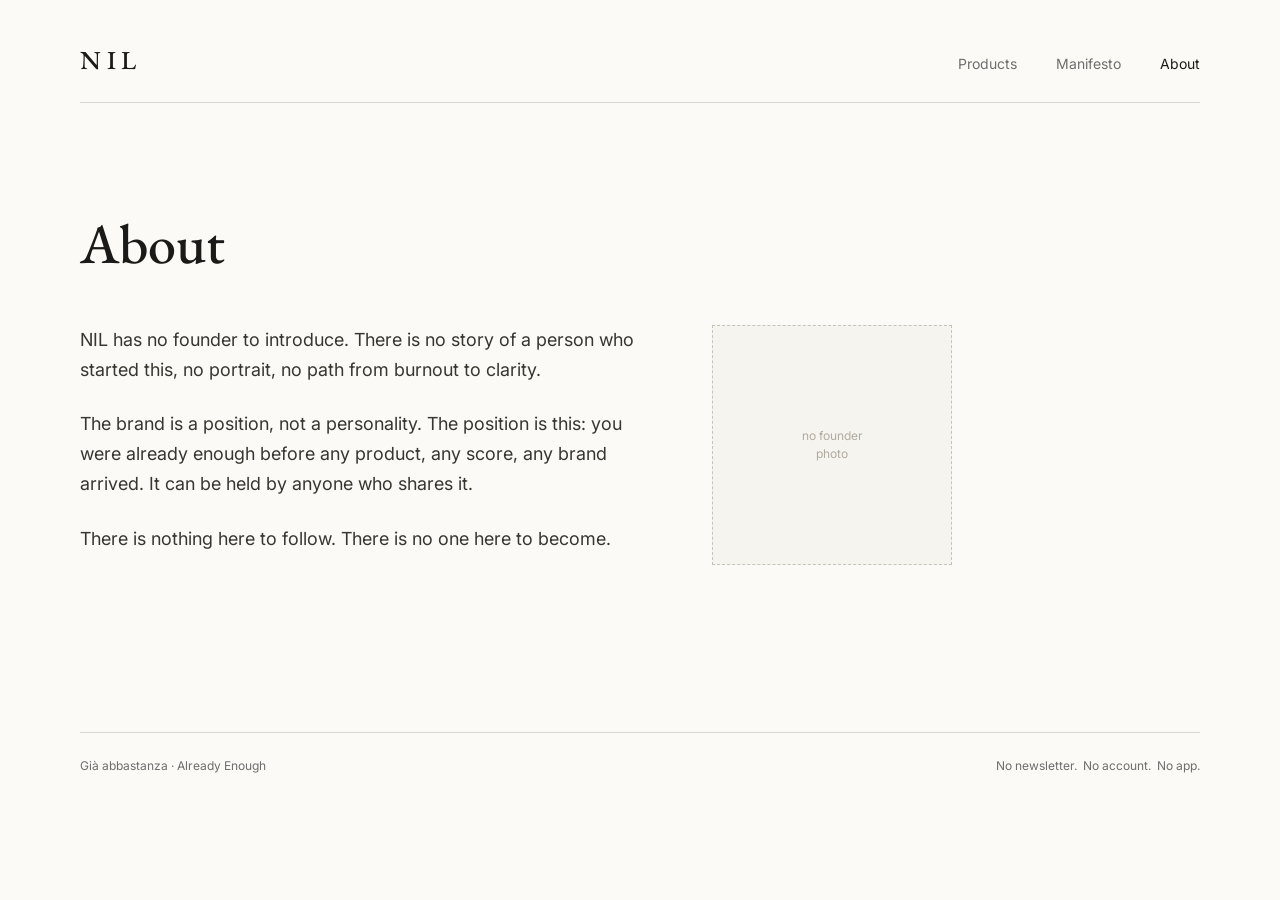
==== about.html @ f163f775 "NIL — Already Enough static site Four pages (home, products, manifesto, about) in the NIL brand syst" ====
<!DOCTYPE html>
<html lang="en">
<head>
<meta charset="UTF-8">
<meta name="viewport" content="width=device-width, initial-scale=1.0">
<title>About — NIL</title>
<meta name="description" content="NIL has no founder to introduce. The brand is a position, not a personality.">
<link rel="preconnect" href="https://fonts.googleapis.com">
<link rel="preconnect" href="https://fonts.gstatic.com" crossorigin>
<link href="https://fonts.googleapis.com/css2?family=EB+Garamond:ital,wght@0,400;0,500;1,400&family=Inter:wght@400;500;600&display=swap" rel="stylesheet">
<link rel="stylesheet" href="styles.css">
</head>
<body>
<div class="wrap">

  <nav class="site">
    <a class="wordmark" href="index.html">NIL</a>
    <div class="links">
      <a href="products.html">Products</a>
      <a href="manifesto.html">Manifesto</a>
      <a href="about.html" aria-current="page">About</a>
    </div>
  </nav>

  <h2 class="page-title">About</h2>

  <div class="about-row">
    <div class="body">
      <p>NIL has no founder to introduce. There is no story of a person who started this, no portrait, no path from burnout to clarity.</p>
      <p>The brand is a position, not a personality. The position is this: you were already enough before any product, any score, any brand arrived. It can be held by anyone who shares it.</p>
      <p>There is nothing here to follow. There is no one here to become.</p>
    </div>
    <div class="nofounder">no founder<br>photo</div>
  </div>

  <footer class="site">
    <span>Già abbastanza · Already Enough</span>
    <span>No newsletter.&nbsp;&nbsp;No account.&nbsp;&nbsp;No app.</span>
  </footer>

</div>
</body>
</html>
---- styles.css ----
/* NIL — Already Enough
   Static site. EB Garamond (display) + Inter (body).
   Warm-neutral palette, no accent. */

:root {
  --bg: #FBFAF7;
  --ink: #1A1A18;
  --dim: #6E6E6E;
  --rule: #D5D5D2;
  --parch: #F5F0E5;
  --stone: #CFC4B0;
  --vessel: #FFFFFD;
  --maxw: 1200px;
  --pad: 40px;
}

* { box-sizing: border-box; margin: 0; padding: 0; }

html { -webkit-text-size-adjust: 100%; }

body {
  background: var(--bg);
  color: var(--ink);
  font-family: "Inter", system-ui, -apple-system, sans-serif;
  font-size: 17px;
  line-height: 1.55;
  -webkit-font-smoothing: antialiased;
  text-rendering: optimizeLegibility;
}

.wrap {
  max-width: var(--maxw);
  margin: 0 auto;
  padding: 0 var(--pad);
}

/* ---- nav ---- */
nav.site {
  display: flex;
  align-items: baseline;
  justify-content: space-between;
  padding: 40px 0 22px;
  border-bottom: 1px solid var(--rule);
}

.wordmark {
  font-family: "EB Garamond", Georgia, serif;
  font-weight: 500;
  font-size: 26px;
  letter-spacing: 0.22em;
  color: var(--ink);
  text-decoration: none;
}

nav.site .links a {
  font-family: "Inter", sans-serif;
  font-size: 14px;
  color: var(--dim);
  text-decoration: none;
  margin-left: 34px;
  transition: color .15s ease;
}
nav.site .links a:hover,
nav.site .links a[aria-current="page"] { color: var(--ink); }

/* ---- hero / headings ---- */
h1.hero {
  font-family: "EB Garamond", Georgia, serif;
  font-weight: 500;
  font-size: clamp(44px, 6.4vw, 80px);
  line-height: 1.12;
  letter-spacing: -0.005em;
  margin: clamp(80px, 14vw, 200px) 0 0;
  max-width: 16ch;
}

p.lede {
  font-size: 18px;
  color: var(--dim);
  margin-top: 30px;
  max-width: 46ch;
}

h2.page-title {
  font-family: "EB Garamond", Georgia, serif;
  font-weight: 500;
  font-size: clamp(40px, 5vw, 56px);
  line-height: 1.1;
  margin: clamp(60px, 9vw, 110px) 0 0;
}

/* ---- home index ---- */
.index {
  display: grid;
  grid-template-columns: repeat(3, 1fr);
  gap: 40px;
  margin: 64px 0 0;
  padding-top: 50px;
  border-top: 1px solid var(--rule);
}
.index h3 {
  font-family: "EB Garamond", Georgia, serif;
  font-weight: 500;
  font-size: 32px;
  margin-bottom: 14px;
}
.index a { color: var(--ink); text-decoration: none; }
.index a:hover h3 { text-decoration: underline; text-underline-offset: 4px; }
.index p { font-size: 14px; color: var(--dim); }

/* ---- products ---- */
.grid {
  display: grid;
  grid-template-columns: repeat(3, 1fr);
  gap: 40px;
  margin: 56px 0 0;
}
.card {
  background: var(--parch);
  padding: 40px;
  display: flex;
  flex-direction: column;
  align-items: center;
}
.vessel {
  width: 110px; height: 180px;
  background: var(--vessel);
  border: 1px solid #DCD8CF;
  display: flex; align-items: center; justify-content: center;
  margin: 12px 0 28px;
}
.vessel span {
  font-family: "EB Garamond", Georgia, serif;
  font-weight: 500; font-size: 20px; letter-spacing: 0.24em;
}
.card .name {
  font-family: "EB Garamond", Georgia, serif;
  font-weight: 500; font-size: 24px; align-self: flex-start;
}
.card .meta { font-size: 12px; color: var(--dim); align-self: flex-start; margin-top: 8px; }
.price { font-size: 13px; font-weight: 500; letter-spacing: 0.04em; margin: 14px 0 0 2px; }

/* ---- manifesto ---- */
.manifesto {
  margin: clamp(90px, 14vw, 200px) 0 0;
}
.manifesto p {
  font-family: "EB Garamond", Georgia, serif;
  font-weight: 500;
  font-size: clamp(30px, 4vw, 52px);
  line-height: 1.26;
  max-width: 22ch;
}
.manifesto .note { font-family: "Inter", sans-serif; font-weight: 400; font-size: 15px; color: var(--dim); margin-top: 40px; }

/* ---- about ---- */
.about-row { display: flex; gap: 60px; margin-top: 50px; align-items: flex-start; }
.about-row .body { max-width: 52ch; }
.about-row .body p { color: #38362F; font-size: 18px; line-height: 1.65; margin-bottom: 1.4em; }
.nofounder {
  flex: 0 0 240px; width: 240px; height: 240px;
  border: 1px dashed #C8C3B8; background: #F6F4EF;
  display: flex; align-items: center; justify-content: center;
  text-align: center; font-size: 12px; color: #B0ABA0; line-height: 1.5;
}

/* ---- footer ---- */
footer.site {
  display: flex;
  justify-content: space-between;
  align-items: baseline;
  border-top: 1px solid var(--rule);
  margin-top: clamp(80px, 12vw, 160px);
  padding: 24px 0 60px;
  font-size: 12px;
  color: var(--dim);
}

/* ---- responsive ---- */
@media (max-width: 820px) {
  .index { grid-template-columns: 1fr; gap: 32px; }
  .grid { grid-template-columns: 1fr 1fr; }
  .about-row { flex-direction: column-reverse; gap: 36px; }
  nav.site { flex-direction: column; gap: 14px; align-items: flex-start; }
  nav.site .links a { margin: 0 28px 0 0; }
}
@media (max-width: 520px) {
  :root { --pad: 24px; }
  .grid { grid-template-columns: 1fr; }
  footer.site { flex-direction: column; gap: 8px; }
}
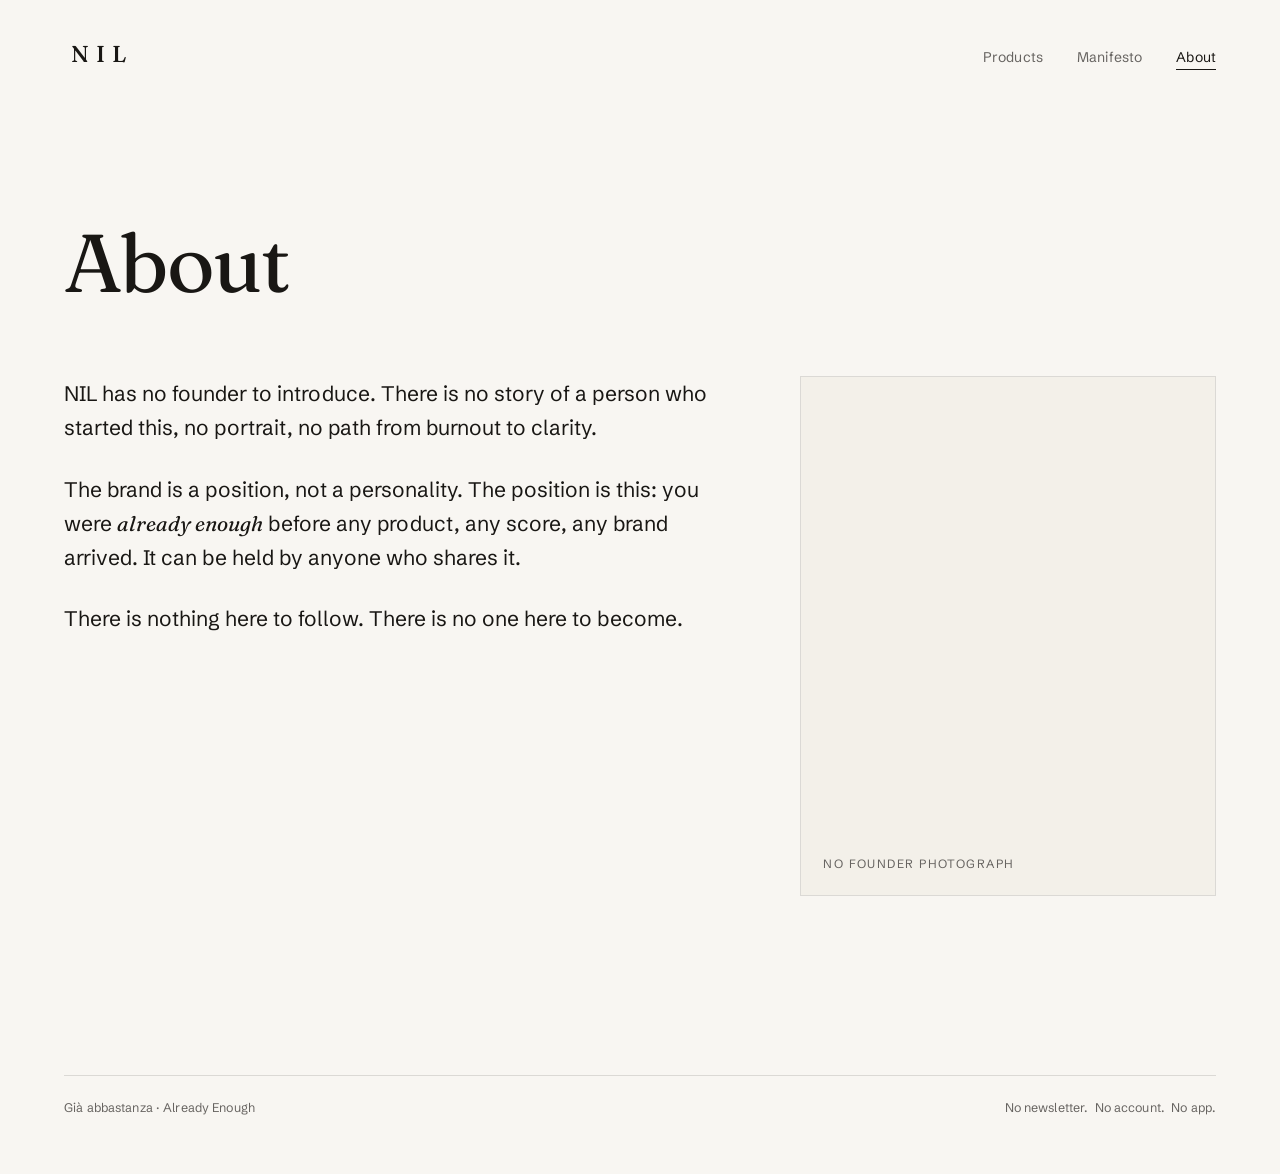
==== commit 385a40f3: "Redesign v2: self-hosted Fraunces + Schibsted Grotesk, editorial layout - Replace Google Fonts EB Ga" ====
--- a/about.html
+++ b/about.html
@@ -5,13 +5,14 @@
 <meta name="viewport" content="width=device-width, initial-scale=1.0">
 <title>About — NIL</title>
 <meta name="description" content="NIL has no founder to introduce. The brand is a position, not a personality.">
-<link rel="preconnect" href="https://fonts.googleapis.com">
-<link rel="preconnect" href="https://fonts.gstatic.com" crossorigin>
-<link href="https://fonts.googleapis.com/css2?family=EB+Garamond:ital,wght@0,400;0,500;1,400&family=Inter:wght@400;500;600&display=swap" rel="stylesheet">
+<script>document.documentElement.classList.add('js')</script>
+<link rel="preload" href="fonts/fraunces.woff2" as="font" type="font/woff2" crossorigin>
+<link rel="preload" href="fonts/schibsted-grotesk.woff2" as="font" type="font/woff2" crossorigin>
 <link rel="stylesheet" href="styles.css">
+<script defer src="reveal.js"></script>
 </head>
 <body>
-<div class="wrap">
+<div class="shell">
 
   <nav class="site">
     <a class="wordmark" href="index.html">NIL</a>
@@ -22,15 +23,15 @@
     </div>
   </nav>
 
-  <h2 class="page-title">About</h2>
+  <h2 class="page-title" data-reveal>About</h2>
 
-  <div class="about-row">
+  <div class="about">
     <div class="body">
-      <p>NIL has no founder to introduce. There is no story of a person who started this, no portrait, no path from burnout to clarity.</p>
-      <p>The brand is a position, not a personality. The position is this: you were already enough before any product, any score, any brand arrived. It can be held by anyone who shares it.</p>
-      <p>There is nothing here to follow. There is no one here to become.</p>
+      <p data-reveal>NIL has no founder to introduce. There is no story of a person who started this, no portrait, no path from burnout to clarity.</p>
+      <p data-reveal>The brand is a position, not a personality. The position is this: you were <em>already enough</em> before any product, any score, any brand arrived. It can be held by anyone who shares it.</p>
+      <p data-reveal>There is nothing here to follow. There is no one here to become.</p>
     </div>
-    <div class="nofounder">no founder<br>photo</div>
+    <div class="nofounder" data-reveal>no founder photograph</div>
   </div>
 
   <footer class="site">
--- a/styles.css
+++ b/styles.css
@@ -1,191 +1,219 @@
 /* NIL — Already Enough
-   Static site. EB Garamond (display) + Inter (body).
-   Warm-neutral palette, no accent. */
-
+   v2 · Fraunces (display) + Schibsted Grotesk (text), self-hosted.
+   OKLCH tinted neutrals, no accent. Editorial, asymmetric, quiet motion. */
+
+/* ---- fonts (self-hosted variable woff2) ---- */
+@font-face {
+  font-family: "Fraunces";
+  src: url("fonts/fraunces.woff2") format("woff2");
+  font-weight: 100 900; font-style: normal; font-display: swap;
+}
+@font-face {
+  font-family: "Fraunces";
+  src: url("fonts/fraunces-italic.woff2") format("woff2");
+  font-weight: 100 900; font-style: italic; font-display: swap;
+}
+@font-face {
+  font-family: "Schibsted Grotesk";
+  src: url("fonts/schibsted-grotesk.woff2") format("woff2");
+  font-weight: 400 900; font-style: normal; font-display: swap;
+}
+
+/* ---- tokens ---- */
 :root {
-  --bg: #FBFAF7;
-  --ink: #1A1A18;
-  --dim: #6E6E6E;
-  --rule: #D5D5D2;
-  --parch: #F5F0E5;
-  --stone: #CFC4B0;
-  --vessel: #FFFFFD;
-  --maxw: 1200px;
-  --pad: 40px;
+  --paper:    oklch(0.974 0.006 85);
+  --raised:   oklch(0.955 0.010 83);
+  --ink:      oklch(0.205 0.006 75);
+  --ink-soft: oklch(0.505 0.006 75);
+  --rule:     oklch(0.885 0.006 83);
+
+  --display: "Fraunces", Georgia, "Times New Roman", serif;
+  --text: "Schibsted Grotesk", system-ui, -apple-system, sans-serif;
+
+  --gut: clamp(24px, 5vw, 96px);   /* page side padding */
+  --maxw: 1320px;
+  --ease: cubic-bezier(0.16, 1, 0.3, 1);  /* ease-out-expo */
 }
 
 * { box-sizing: border-box; margin: 0; padding: 0; }
-
 html { -webkit-text-size-adjust: 100%; }
 
 body {
-  background: var(--bg);
+  background: var(--paper);
   color: var(--ink);
-  font-family: "Inter", system-ui, -apple-system, sans-serif;
-  font-size: 17px;
-  line-height: 1.55;
+  font-family: var(--text);
+  font-size: 18px;
+  font-weight: 400;
+  line-height: 1.6;
+  font-optical-sizing: auto;
   -webkit-font-smoothing: antialiased;
   text-rendering: optimizeLegibility;
 }
 
-.wrap {
-  max-width: var(--maxw);
-  margin: 0 auto;
-  padding: 0 var(--pad);
-}
+.shell { max-width: var(--maxw); margin: 0 auto; padding: 0 var(--gut); }
+
+::selection { background: var(--ink); color: var(--paper); }
 
 /* ---- nav ---- */
 nav.site {
-  display: flex;
+  display: flex; align-items: baseline; justify-content: space-between;
+  padding: 36px 0 20px;
+}
+.wordmark {
+  font-family: var(--display);
+  font-weight: 500; font-size: 23px;
+  letter-spacing: 0.30em;
+  color: var(--ink); text-decoration: none;
+  padding-left: 0.30em; /* optical centring for tracked caps */
+}
+nav.site .links { display: flex; gap: 34px; }
+nav.site .links a {
+  font-size: 14px; letter-spacing: 0.01em;
+  color: var(--ink-soft); text-decoration: none;
+  position: relative; padding-bottom: 2px;
+  transition: color .4s var(--ease);
+}
+nav.site .links a::after {
+  content: ""; position: absolute; left: 0; bottom: 0; height: 1px; width: 0;
+  background: var(--ink); transition: width .5s var(--ease);
+}
+nav.site .links a:hover { color: var(--ink); }
+nav.site .links a:hover::after,
+nav.site .links a[aria-current="page"]::after { width: 100%; }
+nav.site .links a[aria-current="page"] { color: var(--ink); }
+
+/* ---- display type ---- */
+.eyebrow {
+  font-size: 12px; letter-spacing: 0.22em; text-transform: uppercase;
+  color: var(--ink-soft);
+}
+h1.hero {
+  font-family: var(--display);
+  font-weight: 400;
+  font-size: clamp(52px, 8.4vw, 128px);
+  line-height: 0.99;
+  letter-spacing: -0.022em;
+  max-width: 17ch;
+  margin: clamp(72px, 13vw, 184px) 0 0;
+  text-wrap: balance;
+}
+h1.hero em { font-style: italic; }
+
+p.lede {
+  font-size: clamp(18px, 1.9vw, 22px);
+  line-height: 1.5;
+  color: var(--ink-soft);
+  max-width: 42ch;
+  margin-top: clamp(28px, 4vw, 44px);
+}
+
+h2.page-title {
+  font-family: var(--display);
+  font-weight: 400;
+  font-size: clamp(44px, 6.4vw, 92px);
+  line-height: 1.02;
+  letter-spacing: -0.02em;
+  margin: clamp(64px, 10vw, 132px) 0 0;
+}
+
+/* ---- home: editorial index ---- */
+.index { margin: clamp(90px, 13vw, 180px) 0 0; }
+.entry {
+  display: grid;
+  grid-template-columns: 3rem minmax(0,1fr) minmax(0,1.1fr) 2rem;
   align-items: baseline;
-  justify-content: space-between;
-  padding: 40px 0 22px;
-  border-bottom: 1px solid var(--rule);
-}
-
-.wordmark {
-  font-family: "EB Garamond", Georgia, serif;
-  font-weight: 500;
-  font-size: 26px;
-  letter-spacing: 0.22em;
-  color: var(--ink);
-  text-decoration: none;
-}
-
-nav.site .links a {
-  font-family: "Inter", sans-serif;
-  font-size: 14px;
-  color: var(--dim);
-  text-decoration: none;
-  margin-left: 34px;
-  transition: color .15s ease;
-}
-nav.site .links a:hover,
-nav.site .links a[aria-current="page"] { color: var(--ink); }
-
-/* ---- hero / headings ---- */
-h1.hero {
-  font-family: "EB Garamond", Georgia, serif;
-  font-weight: 500;
-  font-size: clamp(44px, 6.4vw, 80px);
-  line-height: 1.12;
-  letter-spacing: -0.005em;
-  margin: clamp(80px, 14vw, 200px) 0 0;
-  max-width: 16ch;
-}
-
-p.lede {
-  font-size: 18px;
-  color: var(--dim);
-  margin-top: 30px;
-  max-width: 46ch;
-}
-
-h2.page-title {
-  font-family: "EB Garamond", Georgia, serif;
-  font-weight: 500;
-  font-size: clamp(40px, 5vw, 56px);
-  line-height: 1.1;
-  margin: clamp(60px, 9vw, 110px) 0 0;
-}
-
-/* ---- home index ---- */
-.index {
+  gap: 28px;
+  padding: 34px 0;
+  border-top: 1px solid var(--rule);
+  text-decoration: none; color: var(--ink);
+}
+.entry:last-child { border-bottom: 1px solid var(--rule); }
+.entry .idx { font-size: 13px; color: var(--ink-soft); letter-spacing: 0.04em; }
+.entry .ttl {
+  font-family: var(--display); font-weight: 400;
+  font-size: clamp(28px, 3.6vw, 46px); line-height: 1.05; letter-spacing: -0.015em;
+}
+.entry .dsc { font-size: 15px; color: var(--ink-soft); align-self: center; }
+.entry .go { justify-self: end; color: var(--ink-soft); transition: transform .5s var(--ease), color .4s var(--ease); }
+.entry:hover .ttl { font-style: italic; }
+.entry:hover .go { transform: translateX(6px); color: var(--ink); }
+
+/* ---- products: editorial list ---- */
+.catalogue { margin: clamp(56px, 8vw, 96px) 0 0; }
+.item {
   display: grid;
-  grid-template-columns: repeat(3, 1fr);
-  gap: 40px;
-  margin: 64px 0 0;
-  padding-top: 50px;
+  grid-template-columns: 3rem minmax(0,1fr) auto;
+  align-items: baseline;
+  gap: 28px;
+  padding: 30px 0;
   border-top: 1px solid var(--rule);
 }
-.index h3 {
-  font-family: "EB Garamond", Georgia, serif;
-  font-weight: 500;
-  font-size: 32px;
-  margin-bottom: 14px;
-}
-.index a { color: var(--ink); text-decoration: none; }
-.index a:hover h3 { text-decoration: underline; text-underline-offset: 4px; }
-.index p { font-size: 14px; color: var(--dim); }
-
-/* ---- products ---- */
-.grid {
-  display: grid;
-  grid-template-columns: repeat(3, 1fr);
-  gap: 40px;
-  margin: 56px 0 0;
-}
-.card {
-  background: var(--parch);
-  padding: 40px;
-  display: flex;
-  flex-direction: column;
-  align-items: center;
-}
-.vessel {
-  width: 110px; height: 180px;
-  background: var(--vessel);
-  border: 1px solid #DCD8CF;
-  display: flex; align-items: center; justify-content: center;
-  margin: 12px 0 28px;
-}
-.vessel span {
-  font-family: "EB Garamond", Georgia, serif;
-  font-weight: 500; font-size: 20px; letter-spacing: 0.24em;
-}
-.card .name {
-  font-family: "EB Garamond", Georgia, serif;
-  font-weight: 500; font-size: 24px; align-self: flex-start;
-}
-.card .meta { font-size: 12px; color: var(--dim); align-self: flex-start; margin-top: 8px; }
-.price { font-size: 13px; font-weight: 500; letter-spacing: 0.04em; margin: 14px 0 0 2px; }
+.catalogue .item:last-child { border-bottom: 1px solid var(--rule); }
+.item .idx { font-size: 13px; color: var(--ink-soft); letter-spacing: 0.04em; }
+.item .name {
+  font-family: var(--display); font-weight: 400;
+  font-size: clamp(26px, 3.2vw, 40px); letter-spacing: -0.015em; line-height: 1.1;
+}
+.item .meta { font-size: 14px; color: var(--ink-soft); margin-top: 8px; }
+.item .price {
+  font-size: 14px; letter-spacing: 0.16em; color: var(--ink);
+  align-self: center;
+}
 
 /* ---- manifesto ---- */
-.manifesto {
-  margin: clamp(90px, 14vw, 200px) 0 0;
-}
+.manifesto { margin: clamp(96px, 15vw, 220px) 0 0; max-width: 24ch; }
 .manifesto p {
-  font-family: "EB Garamond", Georgia, serif;
-  font-weight: 500;
-  font-size: clamp(30px, 4vw, 52px);
-  line-height: 1.26;
-  max-width: 22ch;
-}
-.manifesto .note { font-family: "Inter", sans-serif; font-weight: 400; font-size: 15px; color: var(--dim); margin-top: 40px; }
+  font-family: var(--display); font-weight: 400;
+  font-size: clamp(32px, 4.6vw, 60px);
+  line-height: 1.18; letter-spacing: -0.018em;
+}
+.manifesto p + p { margin-top: 0.5em; }
+.manifesto .note {
+  font-family: var(--text); font-size: 15px; letter-spacing: 0;
+  color: var(--ink-soft); margin-top: clamp(36px, 6vw, 64px); max-width: none;
+}
 
 /* ---- about ---- */
-.about-row { display: flex; gap: 60px; margin-top: 50px; align-items: flex-start; }
-.about-row .body { max-width: 52ch; }
-.about-row .body p { color: #38362F; font-size: 18px; line-height: 1.65; margin-bottom: 1.4em; }
+.about { display: grid; grid-template-columns: 1.4fr 0.9fr; gap: clamp(40px, 7vw, 110px); margin-top: clamp(44px, 6vw, 72px); align-items: start; }
+.about .body p { font-size: clamp(18px, 1.7vw, 21px); line-height: 1.62; color: var(--ink); max-width: 50ch; }
+.about .body p + p { margin-top: 1.3em; }
+.about .body em { font-style: italic; font-family: var(--display); }
 .nofounder {
-  flex: 0 0 240px; width: 240px; height: 240px;
-  border: 1px dashed #C8C3B8; background: #F6F4EF;
-  display: flex; align-items: center; justify-content: center;
-  text-align: center; font-size: 12px; color: #B0ABA0; line-height: 1.5;
+  aspect-ratio: 4/5; border: 1px solid var(--rule); background: var(--raised);
+  display: flex; align-items: flex-end; padding: 22px;
+  font-size: 12px; letter-spacing: 0.12em; text-transform: uppercase; color: var(--ink-soft);
 }
 
 /* ---- footer ---- */
 footer.site {
-  display: flex;
-  justify-content: space-between;
-  align-items: baseline;
+  display: flex; justify-content: space-between; align-items: baseline; flex-wrap: wrap; gap: 12px;
   border-top: 1px solid var(--rule);
-  margin-top: clamp(80px, 12vw, 160px);
-  padding: 24px 0 60px;
-  font-size: 12px;
-  color: var(--dim);
+  margin-top: clamp(96px, 14vw, 180px);
+  padding: 22px 0 56px;
+  font-size: 12.5px; color: var(--ink-soft); letter-spacing: 0.01em;
+}
+
+/* ---- reveal motion (only when JS is active, so no-JS shows everything) ---- */
+.js [data-reveal] {
+  opacity: 0; transform: translateY(16px);
+  transition: opacity .9s var(--ease), transform .9s var(--ease);
+}
+.js [data-reveal].is-in { opacity: 1; transform: none; }
+
+@media (prefers-reduced-motion: reduce) {
+  [data-reveal] { opacity: 1 !important; transform: none !important; transition: none !important; }
+  .entry .go, nav.site .links a::after { transition: none !important; }
 }
 
 /* ---- responsive ---- */
-@media (max-width: 820px) {
-  .index { grid-template-columns: 1fr; gap: 32px; }
-  .grid { grid-template-columns: 1fr 1fr; }
-  .about-row { flex-direction: column-reverse; gap: 36px; }
-  nav.site { flex-direction: column; gap: 14px; align-items: flex-start; }
-  nav.site .links a { margin: 0 28px 0 0; }
-}
-@media (max-width: 520px) {
-  :root { --pad: 24px; }
-  .grid { grid-template-columns: 1fr; }
-  footer.site { flex-direction: column; gap: 8px; }
-}
+@media (max-width: 760px) {
+  body { font-size: 17px; }
+  nav.site { padding: 26px 0 16px; }
+  .entry { grid-template-columns: 2rem 1fr; gap: 6px 20px; }
+  .entry .dsc { grid-column: 2; }
+  .entry .go { display: none; }
+  .item { grid-template-columns: 2rem 1fr; gap: 4px 20px; }
+  .item .price { grid-column: 2; margin-top: 10px; align-self: start; }
+  .about { grid-template-columns: 1fr; }
+  .nofounder { max-width: 240px; }
+}
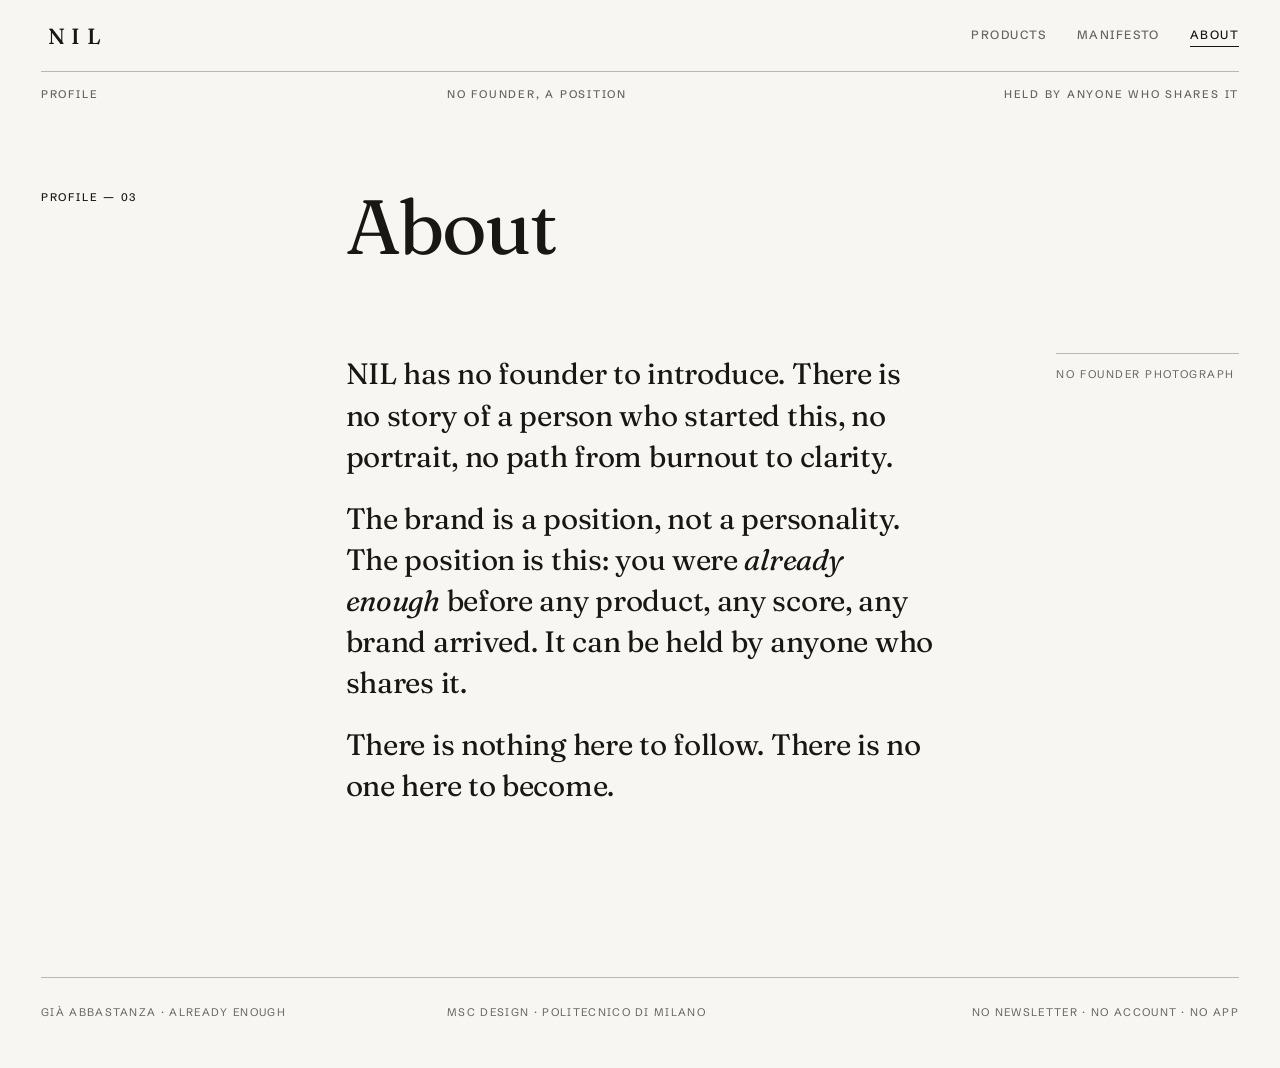
==== commit 3874756f: "Redesign v3: Swiss / International Typographic Style layout - 12-column structural grid; asymmetric " ====
--- a/about.html
+++ b/about.html
@@ -12,31 +12,41 @@
 <script defer src="reveal.js"></script>
 </head>
 <body>
-<div class="shell">
+<div class="page">
 
-  <nav class="site">
+  <header class="masthead">
     <a class="wordmark" href="index.html">NIL</a>
-    <div class="links">
+    <nav class="nav">
       <a href="products.html">Products</a>
       <a href="manifesto.html">Manifesto</a>
       <a href="about.html" aria-current="page">About</a>
-    </div>
-  </nav>
+    </nav>
+  </header>
 
-  <h2 class="page-title" data-reveal>About</h2>
+  <div class="dataline g rule">
+    <span class="label a">Profile</span>
+    <span class="label b">No founder, a position</span>
+    <span class="label c">Held by anyone who shares it</span>
+  </div>
 
-  <div class="about">
+  <section class="band g">
+    <span class="label marker ink" data-reveal>Profile — 03</span>
+    <h2 data-reveal>About</h2>
+  </section>
+
+  <section class="about g">
     <div class="body">
       <p data-reveal>NIL has no founder to introduce. There is no story of a person who started this, no portrait, no path from burnout to clarity.</p>
       <p data-reveal>The brand is a position, not a personality. The position is this: you were <em>already enough</em> before any product, any score, any brand arrived. It can be held by anyone who shares it.</p>
       <p data-reveal>There is nothing here to follow. There is no one here to become.</p>
     </div>
-    <div class="nofounder" data-reveal>no founder photograph</div>
-  </div>
+    <span class="meta" data-reveal>No founder photograph</span>
+  </section>
 
-  <footer class="site">
-    <span>Già abbastanza · Already Enough</span>
-    <span>No newsletter.&nbsp;&nbsp;No account.&nbsp;&nbsp;No app.</span>
+  <footer class="foot g rule">
+    <span class="a">Già abbastanza · Already Enough</span>
+    <span class="b">MSc Design · Politecnico di Milano</span>
+    <span class="c">No newsletter · No account · No app</span>
   </footer>
 
 </div>
--- a/styles.css
+++ b/styles.css
@@ -1,6 +1,7 @@
 /* NIL — Already Enough
-   v2 · Fraunces (display) + Schibsted Grotesk (text), self-hosted.
-   OKLCH tinted neutrals, no accent. Editorial, asymmetric, quiet motion. */
+   v3 · Swiss / International Typographic Style.
+   12-column structural grid, asymmetric placement, rule lines, scale tension.
+   Fraunces (display) + Schibsted Grotesk (system furniture). OKLCH, no accent. */
 
 /* ---- fonts (self-hosted variable woff2) ---- */
 @font-face {
@@ -19,20 +20,19 @@
   font-weight: 400 900; font-style: normal; font-display: swap;
 }
 
-/* ---- tokens ---- */
 :root {
   --paper:    oklch(0.974 0.006 85);
-  --raised:   oklch(0.955 0.010 83);
   --ink:      oklch(0.205 0.006 75);
   --ink-soft: oklch(0.505 0.006 75);
-  --rule:     oklch(0.885 0.006 83);
-
-  --display: "Fraunces", Georgia, "Times New Roman", serif;
-  --text: "Schibsted Grotesk", system-ui, -apple-system, sans-serif;
-
-  --gut: clamp(24px, 5vw, 96px);   /* page side padding */
-  --maxw: 1320px;
-  --ease: cubic-bezier(0.16, 1, 0.3, 1);  /* ease-out-expo */
+  --rule:     oklch(0.78 0.006 80);
+
+  --display: "Fraunces", Georgia, serif;
+  --grotesk: "Schibsted Grotesk", system-ui, -apple-system, sans-serif;
+
+  --edge: clamp(20px, 3.2vw, 60px);
+  --colgap: clamp(14px, 1.6vw, 26px);
+  --maxw: 1640px;
+  --ease: cubic-bezier(0.16, 1, 0.3, 1);
 }
 
 * { box-sizing: border-box; margin: 0; padding: 0; }
@@ -41,179 +41,161 @@
 body {
   background: var(--paper);
   color: var(--ink);
-  font-family: var(--text);
-  font-size: 18px;
-  font-weight: 400;
-  line-height: 1.6;
+  font-family: var(--grotesk);
+  font-size: 17px; font-weight: 400; line-height: 1.5;
   font-optical-sizing: auto;
   -webkit-font-smoothing: antialiased;
   text-rendering: optimizeLegibility;
 }
-
-.shell { max-width: var(--maxw); margin: 0 auto; padding: 0 var(--gut); }
-
 ::selection { background: var(--ink); color: var(--paper); }
 
-/* ---- nav ---- */
-nav.site {
-  display: flex; align-items: baseline; justify-content: space-between;
-  padding: 36px 0 20px;
-}
+.page { max-width: var(--maxw); margin: 0 auto; padding: 0 var(--edge); }
+
+/* ---- grid ---- */
+.g { display: grid; grid-template-columns: repeat(12, 1fr); column-gap: var(--colgap); }
+
+/* full-width hairline divider between bands */
+.rule { border-top: 1px solid var(--rule); }
+
+/* ---- micro labels (Swiss furniture) ---- */
+.label {
+  font-family: var(--grotesk);
+  font-size: 11px; font-weight: 500;
+  letter-spacing: 0.16em; text-transform: uppercase;
+  color: var(--ink-soft);
+}
+.label.ink { color: var(--ink); }
+
+/* ---- masthead ---- */
+.masthead { display: flex; align-items: center; justify-content: space-between; padding: 20px 0 18px; }
 .wordmark {
-  font-family: var(--display);
-  font-weight: 500; font-size: 23px;
-  letter-spacing: 0.30em;
-  color: var(--ink); text-decoration: none;
-  padding-left: 0.30em; /* optical centring for tracked caps */
-}
-nav.site .links { display: flex; gap: 34px; }
-nav.site .links a {
-  font-size: 14px; letter-spacing: 0.01em;
+  font-family: var(--display); font-weight: 500; font-size: 22px;
+  letter-spacing: 0.30em; color: var(--ink); text-decoration: none; padding-left: 0.30em;
+}
+.nav { display: flex; gap: 30px; }
+.nav a {
+  font-family: var(--grotesk); font-size: 12px; font-weight: 500;
+  letter-spacing: 0.12em; text-transform: uppercase;
   color: var(--ink-soft); text-decoration: none;
-  position: relative; padding-bottom: 2px;
-  transition: color .4s var(--ease);
-}
-nav.site .links a::after {
-  content: ""; position: absolute; left: 0; bottom: 0; height: 1px; width: 0;
-  background: var(--ink); transition: width .5s var(--ease);
-}
-nav.site .links a:hover { color: var(--ink); }
-nav.site .links a:hover::after,
-nav.site .links a[aria-current="page"]::after { width: 100%; }
-nav.site .links a[aria-current="page"] { color: var(--ink); }
-
-/* ---- display type ---- */
-.eyebrow {
-  font-size: 12px; letter-spacing: 0.22em; text-transform: uppercase;
-  color: var(--ink-soft);
-}
-h1.hero {
-  font-family: var(--display);
-  font-weight: 400;
-  font-size: clamp(52px, 8.4vw, 128px);
-  line-height: 0.99;
-  letter-spacing: -0.022em;
-  max-width: 17ch;
-  margin: clamp(72px, 13vw, 184px) 0 0;
+  position: relative; padding-bottom: 3px; transition: color .4s var(--ease);
+}
+.nav a::after { content:""; position:absolute; left:0; bottom:0; height:1px; width:0; background: var(--ink); transition: width .5s var(--ease); }
+.nav a:hover { color: var(--ink); }
+.nav a:hover::after, .nav a[aria-current="page"]::after { width: 100%; }
+.nav a[aria-current="page"] { color: var(--ink); }
+
+/* ---- data line (3-cell colophon) ---- */
+.dataline { padding: 14px 0; }
+.dataline .a { grid-column: 1 / 5; }
+.dataline .b { grid-column: 5 / 9; }
+.dataline .c { grid-column: 9 / 13; text-align: right; }
+
+/* ---- hero (asymmetric: huge left, small bottom-right) ---- */
+.hero { padding: clamp(80px, 16vh, 220px) 0 clamp(56px, 9vw, 120px); align-items: end; }
+.hero h1 {
+  grid-column: 1 / 10;
+  font-family: var(--display); font-weight: 400;
+  font-size: clamp(54px, 9.6vw, 168px);
+  line-height: 0.94; letter-spacing: -0.03em;
   text-wrap: balance;
 }
-h1.hero em { font-style: italic; }
-
-p.lede {
-  font-size: clamp(18px, 1.9vw, 22px);
-  line-height: 1.5;
-  color: var(--ink-soft);
-  max-width: 42ch;
-  margin-top: clamp(28px, 4vw, 44px);
-}
-
-h2.page-title {
-  font-family: var(--display);
-  font-weight: 400;
-  font-size: clamp(44px, 6.4vw, 92px);
-  line-height: 1.02;
-  letter-spacing: -0.02em;
-  margin: clamp(64px, 10vw, 132px) 0 0;
-}
-
-/* ---- home: editorial index ---- */
-.index { margin: clamp(90px, 13vw, 180px) 0 0; }
+.hero h1 em { font-style: italic; }
+.hero .lede {
+  grid-column: 10 / 13; align-self: end;
+  font-family: var(--grotesk); font-size: 15px; line-height: 1.5;
+  color: var(--ink-soft); padding-bottom: 0.4em;
+}
+
+/* ---- section header band ---- */
+.band { padding: clamp(40px, 6vw, 72px) 0 0; }
+.band .marker { grid-column: 1 / 4; }
+.band h2 {
+  grid-column: 4 / 13;
+  font-family: var(--display); font-weight: 400;
+  font-size: clamp(40px, 6vw, 92px); line-height: 1.0; letter-spacing: -0.025em;
+}
+
+/* ---- index (home) ---- */
 .entry {
-  display: grid;
-  grid-template-columns: 3rem minmax(0,1fr) minmax(0,1.1fr) 2rem;
-  align-items: baseline;
-  gap: 28px;
-  padding: 34px 0;
-  border-top: 1px solid var(--rule);
+  grid-column: 1 / 13;
+  display: grid; grid-template-columns: subgrid;
+  align-items: baseline; padding: 30px 0;
   text-decoration: none; color: var(--ink);
 }
-.entry:last-child { border-bottom: 1px solid var(--rule); }
-.entry .idx { font-size: 13px; color: var(--ink-soft); letter-spacing: 0.04em; }
-.entry .ttl {
-  font-family: var(--display); font-weight: 400;
-  font-size: clamp(28px, 3.6vw, 46px); line-height: 1.05; letter-spacing: -0.015em;
-}
-.entry .dsc { font-size: 15px; color: var(--ink-soft); align-self: center; }
-.entry .go { justify-self: end; color: var(--ink-soft); transition: transform .5s var(--ease), color .4s var(--ease); }
+.entry + .entry, .index .entry:first-child { border-top: 1px solid var(--rule); }
+.entry .num { grid-column: 1 / 2; font-family: var(--grotesk); font-size: 12px; letter-spacing: 0.12em; color: var(--ink-soft); }
+.entry .ttl { grid-column: 2 / 7; font-family: var(--display); font-weight: 400; font-size: clamp(26px, 3.4vw, 44px); letter-spacing: -0.02em; line-height: 1.04; }
+.entry .dsc { grid-column: 7 / 12; font-size: 14px; color: var(--ink-soft); align-self: center; }
+.entry .go  { grid-column: 12 / 13; justify-self: end; color: var(--ink-soft); transition: transform .5s var(--ease), color .4s var(--ease); }
 .entry:hover .ttl { font-style: italic; }
-.entry:hover .go { transform: translateX(6px); color: var(--ink); }
-
-/* ---- products: editorial list ---- */
-.catalogue { margin: clamp(56px, 8vw, 96px) 0 0; }
+.entry:hover .go { transform: translateX(8px); color: var(--ink); }
+
+/* ---- catalogue (products) ---- */
 .item {
-  display: grid;
-  grid-template-columns: 3rem minmax(0,1fr) auto;
-  align-items: baseline;
-  gap: 28px;
-  padding: 30px 0;
-  border-top: 1px solid var(--rule);
+  grid-column: 1 / 13; display: grid; grid-template-columns: subgrid;
+  align-items: baseline; padding: 26px 0; border-top: 1px solid var(--rule);
 }
 .catalogue .item:last-child { border-bottom: 1px solid var(--rule); }
-.item .idx { font-size: 13px; color: var(--ink-soft); letter-spacing: 0.04em; }
-.item .name {
-  font-family: var(--display); font-weight: 400;
-  font-size: clamp(26px, 3.2vw, 40px); letter-spacing: -0.015em; line-height: 1.1;
-}
-.item .meta { font-size: 14px; color: var(--ink-soft); margin-top: 8px; }
-.item .price {
-  font-size: 14px; letter-spacing: 0.16em; color: var(--ink);
-  align-self: center;
-}
+.item .num  { grid-column: 1 / 2; font-size: 12px; letter-spacing: 0.12em; color: var(--ink-soft); }
+.item .name { grid-column: 2 / 8; font-family: var(--display); font-weight: 400; font-size: clamp(24px, 3vw, 40px); letter-spacing: -0.02em; line-height: 1.05; }
+.item .spec { grid-column: 8 / 12; font-size: 13px; color: var(--ink-soft); align-self: center; }
+.item .price{ grid-column: 12 / 13; justify-self: end; font-size: 13px; letter-spacing: 0.14em; align-self: center; }
 
 /* ---- manifesto ---- */
-.manifesto { margin: clamp(96px, 15vw, 220px) 0 0; max-width: 24ch; }
-.manifesto p {
-  font-family: var(--display); font-weight: 400;
-  font-size: clamp(32px, 4.6vw, 60px);
-  line-height: 1.18; letter-spacing: -0.018em;
-}
-.manifesto p + p { margin-top: 0.5em; }
-.manifesto .note {
-  font-family: var(--text); font-size: 15px; letter-spacing: 0;
-  color: var(--ink-soft); margin-top: clamp(36px, 6vw, 64px); max-width: none;
-}
+.manifesto { padding: clamp(80px, 16vh, 220px) 0 0; }
+.manifesto .body { grid-column: 1 / 11; }
+.manifesto p { font-family: var(--display); font-weight: 400; font-size: clamp(34px, 5.2vw, 78px); line-height: 1.14; letter-spacing: -0.025em; }
+.manifesto p em { font-style: italic; }
+.manifesto p + p { margin-top: 0.36em; }
+.manifesto .marker { grid-column: 12 / 13; text-align: right; }
+.manifesto .note { grid-column: 1 / 6; margin-top: clamp(40px, 7vw, 80px); font-family: var(--grotesk); font-size: 14px; color: var(--ink-soft); }
 
 /* ---- about ---- */
-.about { display: grid; grid-template-columns: 1.4fr 0.9fr; gap: clamp(40px, 7vw, 110px); margin-top: clamp(44px, 6vw, 72px); align-items: start; }
-.about .body p { font-size: clamp(18px, 1.7vw, 21px); line-height: 1.62; color: var(--ink); max-width: 50ch; }
-.about .body p + p { margin-top: 1.3em; }
-.about .body em { font-style: italic; font-family: var(--display); }
-.nofounder {
-  aspect-ratio: 4/5; border: 1px solid var(--rule); background: var(--raised);
-  display: flex; align-items: flex-end; padding: 22px;
-  font-size: 12px; letter-spacing: 0.12em; text-transform: uppercase; color: var(--ink-soft);
-}
+.about { padding: clamp(48px, 7vw, 88px) 0 0; }
+.about .marker { grid-column: 1 / 4; }
+.about .body { grid-column: 4 / 10; }
+.about .body p { font-family: var(--display); font-weight: 400; font-size: clamp(20px, 2.3vw, 30px); line-height: 1.4; letter-spacing: -0.01em; }
+.about .body p + p { margin-top: 0.7em; }
+.about .body em { font-style: italic; }
+.about .meta { grid-column: 11 / 13; align-self: start; font-family: var(--grotesk); font-size: 11px; letter-spacing: 0.14em; text-transform: uppercase; color: var(--ink-soft); border-top: 1px solid var(--rule); padding-top: 12px; }
 
 /* ---- footer ---- */
-footer.site {
-  display: flex; justify-content: space-between; align-items: baseline; flex-wrap: wrap; gap: 12px;
-  border-top: 1px solid var(--rule);
-  margin-top: clamp(96px, 14vw, 180px);
-  padding: 22px 0 56px;
-  font-size: 12.5px; color: var(--ink-soft); letter-spacing: 0.01em;
-}
-
-/* ---- reveal motion (only when JS is active, so no-JS shows everything) ---- */
-.js [data-reveal] {
-  opacity: 0; transform: translateY(16px);
-  transition: opacity .9s var(--ease), transform .9s var(--ease);
-}
+.foot { padding: 26px 0 48px; margin-top: clamp(90px, 14vw, 170px); }
+.foot .a { grid-column: 1 / 5; }
+.foot .b { grid-column: 5 / 9; }
+.foot .c { grid-column: 9 / 13; text-align: right; }
+.foot span { font-family: var(--grotesk); font-size: 11px; letter-spacing: 0.12em; text-transform: uppercase; color: var(--ink-soft); }
+
+/* ---- reveal (JS-gated; no-JS shows all) ---- */
+.js [data-reveal] { opacity: 0; transform: translateY(14px); transition: opacity .9s var(--ease), transform .9s var(--ease); }
 .js [data-reveal].is-in { opacity: 1; transform: none; }
-
 @media (prefers-reduced-motion: reduce) {
-  [data-reveal] { opacity: 1 !important; transform: none !important; transition: none !important; }
-  .entry .go, nav.site .links a::after { transition: none !important; }
+  .js [data-reveal] { opacity: 1 !important; transform: none !important; transition: none !important; }
+  .nav a::after, .entry .go { transition: none !important; }
 }
 
 /* ---- responsive ---- */
-@media (max-width: 760px) {
-  body { font-size: 17px; }
-  nav.site { padding: 26px 0 16px; }
-  .entry { grid-template-columns: 2rem 1fr; gap: 6px 20px; }
-  .entry .dsc { grid-column: 2; }
-  .entry .go { display: none; }
-  .item { grid-template-columns: 2rem 1fr; gap: 4px 20px; }
-  .item .price { grid-column: 2; margin-top: 10px; align-self: start; }
-  .about { grid-template-columns: 1fr; }
-  .nofounder { max-width: 240px; }
-}
+@media (max-width: 820px) {
+  .hero { align-items: start; }
+  .hero h1 { grid-column: 1 / 13; }
+  .hero .lede { grid-column: 1 / 9; align-self: start; padding-top: 28px; }
+  .band h2 { grid-column: 1 / 13; }
+  .band .marker { grid-column: 1 / 13; margin-bottom: 10px; }
+  .manifesto .body { grid-column: 1 / 13; }
+  .manifesto .marker { display: none; }
+  .manifesto .note { grid-column: 1 / 10; }
+  .about .body { grid-column: 1 / 13; }
+  .about .marker { grid-column: 1 / 13; margin-bottom: 10px; }
+  .about .meta { grid-column: 1 / 13; margin-top: 28px; }
+  .dataline .a, .dataline .b, .dataline .c { grid-column: auto; text-align: left; }
+  .dataline .b { display: none; }
+}
+@media (max-width: 600px) {
+  .entry .dsc, .item .spec { display: none; }
+  .entry .ttl { grid-column: 2 / 12; }
+  .entry .go { grid-column: 12 / 13; }
+  .item .name { grid-column: 2 / 11; }
+  .item .price { grid-column: 11 / 13; }
+  .foot .a, .foot .b, .foot .c { grid-column: 1 / 13; text-align: left; }
+  .foot .b, .foot .c { margin-top: 6px; }
+}
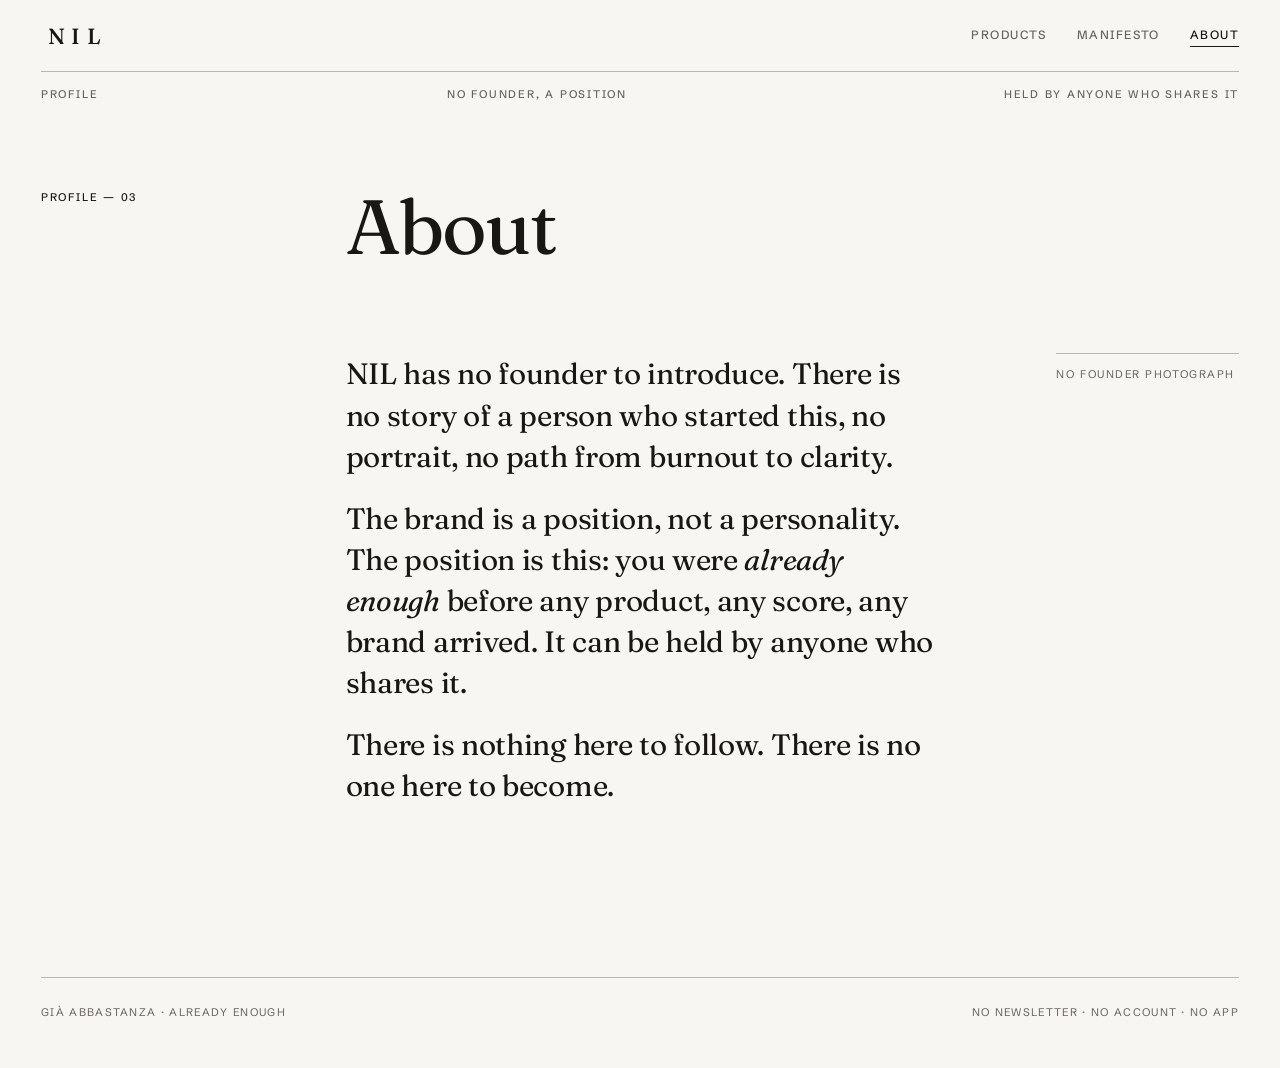
==== commit 2ed3b72e: "Remove institutional attribution from footer The 'MSc Design · Politecnico di Milano' line broke NIL" ====
--- a/about.html
+++ b/about.html
@@ -45,7 +45,6 @@
 
   <footer class="foot g rule">
     <span class="a">Già abbastanza · Already Enough</span>
-    <span class="b">MSc Design · Politecnico di Milano</span>
     <span class="c">No newsletter · No account · No app</span>
   </footer>
 
